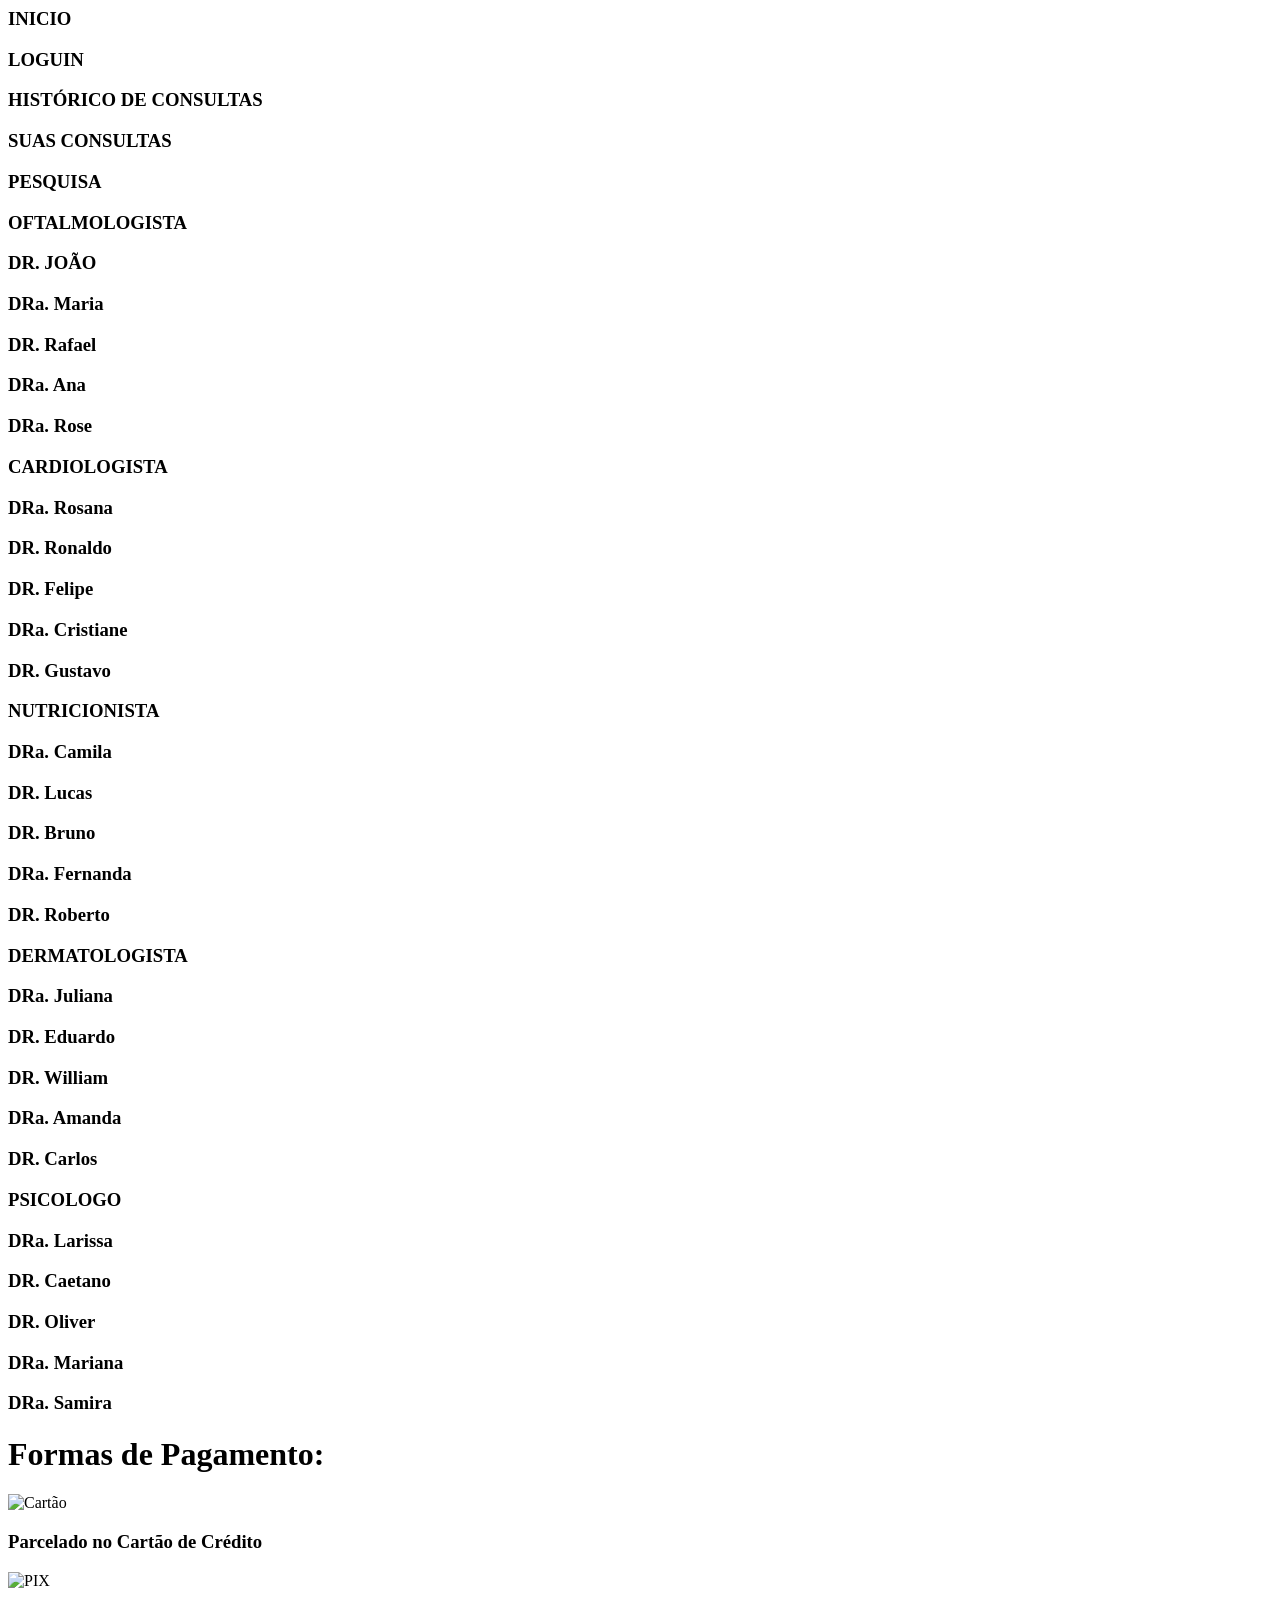
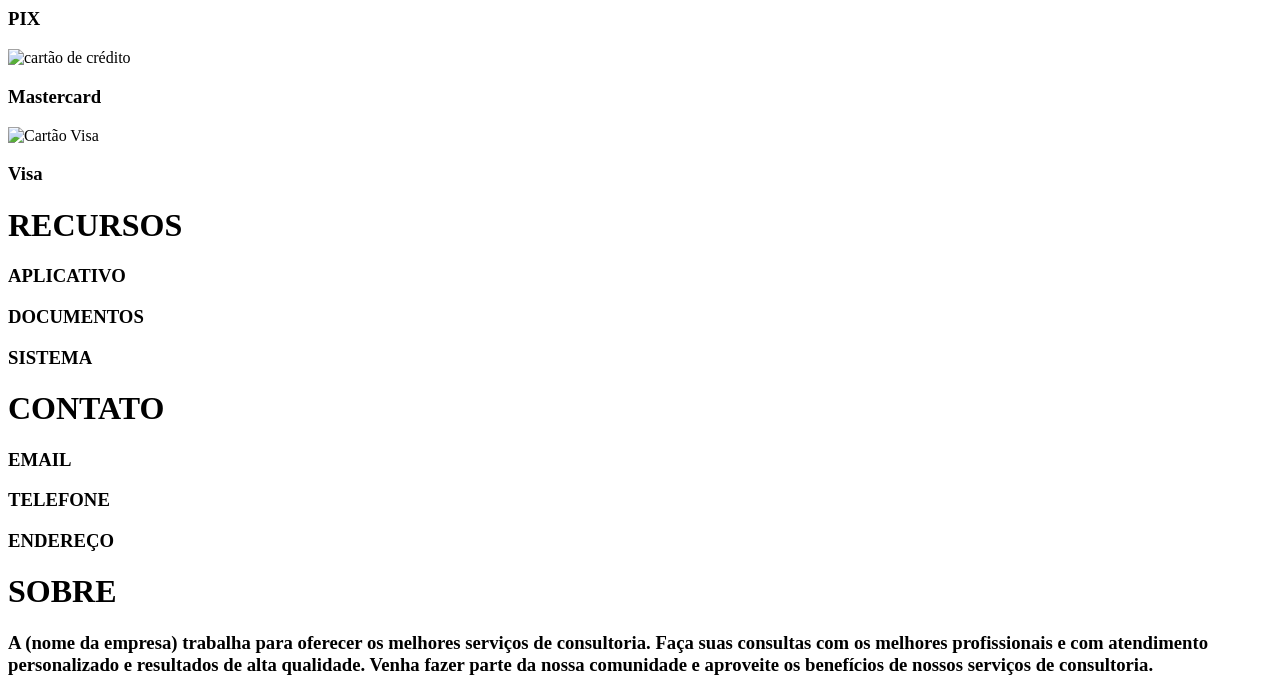
==== index.html @ 2ae11a6c "Add files via upload" ====
<html>

<head>
    <link rel="stylesheet" href="css/style.css">
    <script src="js/script.js"></script>

</head>

<body>

    <div class="Home">
        <div class="inicio">
            <h3>INICIO</h3>
        </div>

        <div class="login">
            <h3>LOGUIN</h3>
        </div>

        <div class="historico">
            <h3>HISTÓRICO DE CONSULTAS</h3>
        </div>

        <div class="consultas">
            <h3>SUAS CONSULTAS</h3>
        </div>
        
        <div class="pesquisa">
            <h3>PESQUISA</h3>
        </div>

    </div>

    <div class="exames">

        <div class="exame1">
            
            <div class="Oftalmologista">
                <h3>OFTALMOLOGISTA</h3>
            </div>

            <div class="Dr1">
                <h3>DR. JOÃO</h3>
            </div>

            <div class="Dr2">
                <h3>DRa. Maria</h3>
            </div>

            <div class="Dr3">
                <h3>DR. Rafael</h3>
            </div>

            <div class="Dr4">
                <h3>DRa. Ana</h3>
            </div>

            <div class="Dr5">
                <h3>DRa. Rose</h3>
            </div>

        </div>

        <div class="exame2">
            
            <div class="cardiologista">
                <h3>CARDIOLOGISTA</h3>
            </div>

            <div class="Dr6">
                <h3>DRa. Rosana</h3>
            </div>

            <div class="Dr7">
                <h3>DR. Ronaldo</h3>
            </div>

            <div class="Dr8">
                <h3>DR. Felipe</h3>
            </div>

            <div class="Dr9">
                <h3>DRa. Cristiane</h3>
            </div>

            <div class="Dr10">
                <h3>DR. Gustavo</h3>
            </div>

        </div>

        <div class="exame3">
            
            <div class="Nutricionista">
                <h3>NUTRICIONISTA</h3>
            </div>

            <div class="Dr11">
                <h3>DRa. Camila</h3>
            </div>

            <div class="Dr12">
                <h3>DR. Lucas</h3>
            </div>

            <div class="Dr13">
                <h3>DR. Bruno</h3>
            </div>

            <div class="Dr14">
                <h3>DRa. Fernanda</h3>
            </div>

            <div class="Dr15">
                <h3>DR. Roberto</h3>
            </div>

        </div>

         <div class="exame4">
            
            <div class="Dermatologista">
                <h3>DERMATOLOGISTA</h3>
            </div>

            <div class="Dr16">
                <h3>DRa. Juliana</h3>
            </div>

            <div class="Dr17">
                <h3>DR. Eduardo</h3>
            </div>

            <div class="Dr18">
                <h3>DR. William</h3>
            </div>

            <div class="Dr19">
                <h3>DRa. Amanda</h3>
            </div>

            <div class="Dr20">
                <h3>DR. Carlos</h3>
            </div>

        </div>

         <div class="exame5">
            
            <div class="Psicólogo">
                <h3>PSICOLOGO</h3>
            </div>

            <div class="Dr21">
                <h3>DRa. Larissa</h3>
            </div>

            <div class="Dr22">
                <h3>DR. Caetano</h3>
            </div>

            <div class="Dr23">
                <h3>DR. Oliver</h3>
            </div>

            <div class="Dr24">
                <h3>DRa. Mariana</h3>
            </div>

            <div class="Dr25">
                <h3>DRa. Samira</h3>
            </div>

        </div>

    </div>

    <div class="footer">

        <div class="pagamento">

            <div class="forma">

                <h1> Formas de Pagamento:</h1>

                <div class="card">
                    <img src="https://cdn.iconscout.com/icon/premium/png-512-thumb/cartao-icon-svg-download-png-2363677.png?f=webp&w=512" alt="Cartão">
                </div>

                <div class="credito">
                    <h3>Parcelado no Cartão de Crédito</h3>
                </div>

                <div class="px">
                    <img src="https://cdn.iconscout.com/icon/free/png-512/free-fotos-icon-svg-download-png-14517713.png?f=webp&w=512" alt="PIX">
                </div>

                 <div class="pix"> 
                    <h3>PIX</h3>
                </div>

            </div>

            <div class="cartao"> 
                <img src="https://cdn.iconscout.com/icon/free/png-512/free-mastercard-logo-icon-svg-download-png-2944982.png?f=webp&w=512" alt="cartão de crédito">
            
                <div class="mastercard"> 
                    <h3>Mastercard</h3>
                </div>

            </div>

            <div class="visa"> 
                <img src="https://cdn.iconscout.com/icon/free/png-512/free-visa-icon-svg-download-png-226460.png?f=webp&w=512" alt="Cartão Visa">
            
                <div class="visa"> 
                    <h3>Visa</h3>
                </div>
            
            </div>

        </div>

        <div class="rescursos"> 

            <h1>RECURSOS</h1>

            <div class="aplicativo"> 
                <h3>APLICATIVO</h3>
            </div>

            <div class="documentos"> 
                <h3>DOCUMENTOS</h3>
            </div>

            <div class="sistema"> 
                <h3>SISTEMA</h3>
            </div>

        </div>

        <div class="contato"> 
    
                <h1>CONTATO</h1>
    
                <div class="email"> 
                    <h3>EMAIL</h3>
                </div>
    
                <div class="telefone"> 
                    <h3>TELEFONE</h3>
                </div>
    
                <div class="endereco"> 
                    <h3>ENDEREÇO</h3>
                </div>
        </div>

         <div class="sobre">
            <h1>SOBRE</h1>
            <div class="empresa"> 
                <h3>A (nome da empresa) trabalha para oferecer os melhores serviços de consultoria.
                    Faça suas consultas com os melhores profissionais e com atendimento personalizado e resultados de alta qualidade.
                    Venha fazer parte da nossa comunidade e aproveite os benefícios de nossos serviços de consultoria.
                </h3>
            </div>
        </div>

    </div>

</body>

</html>
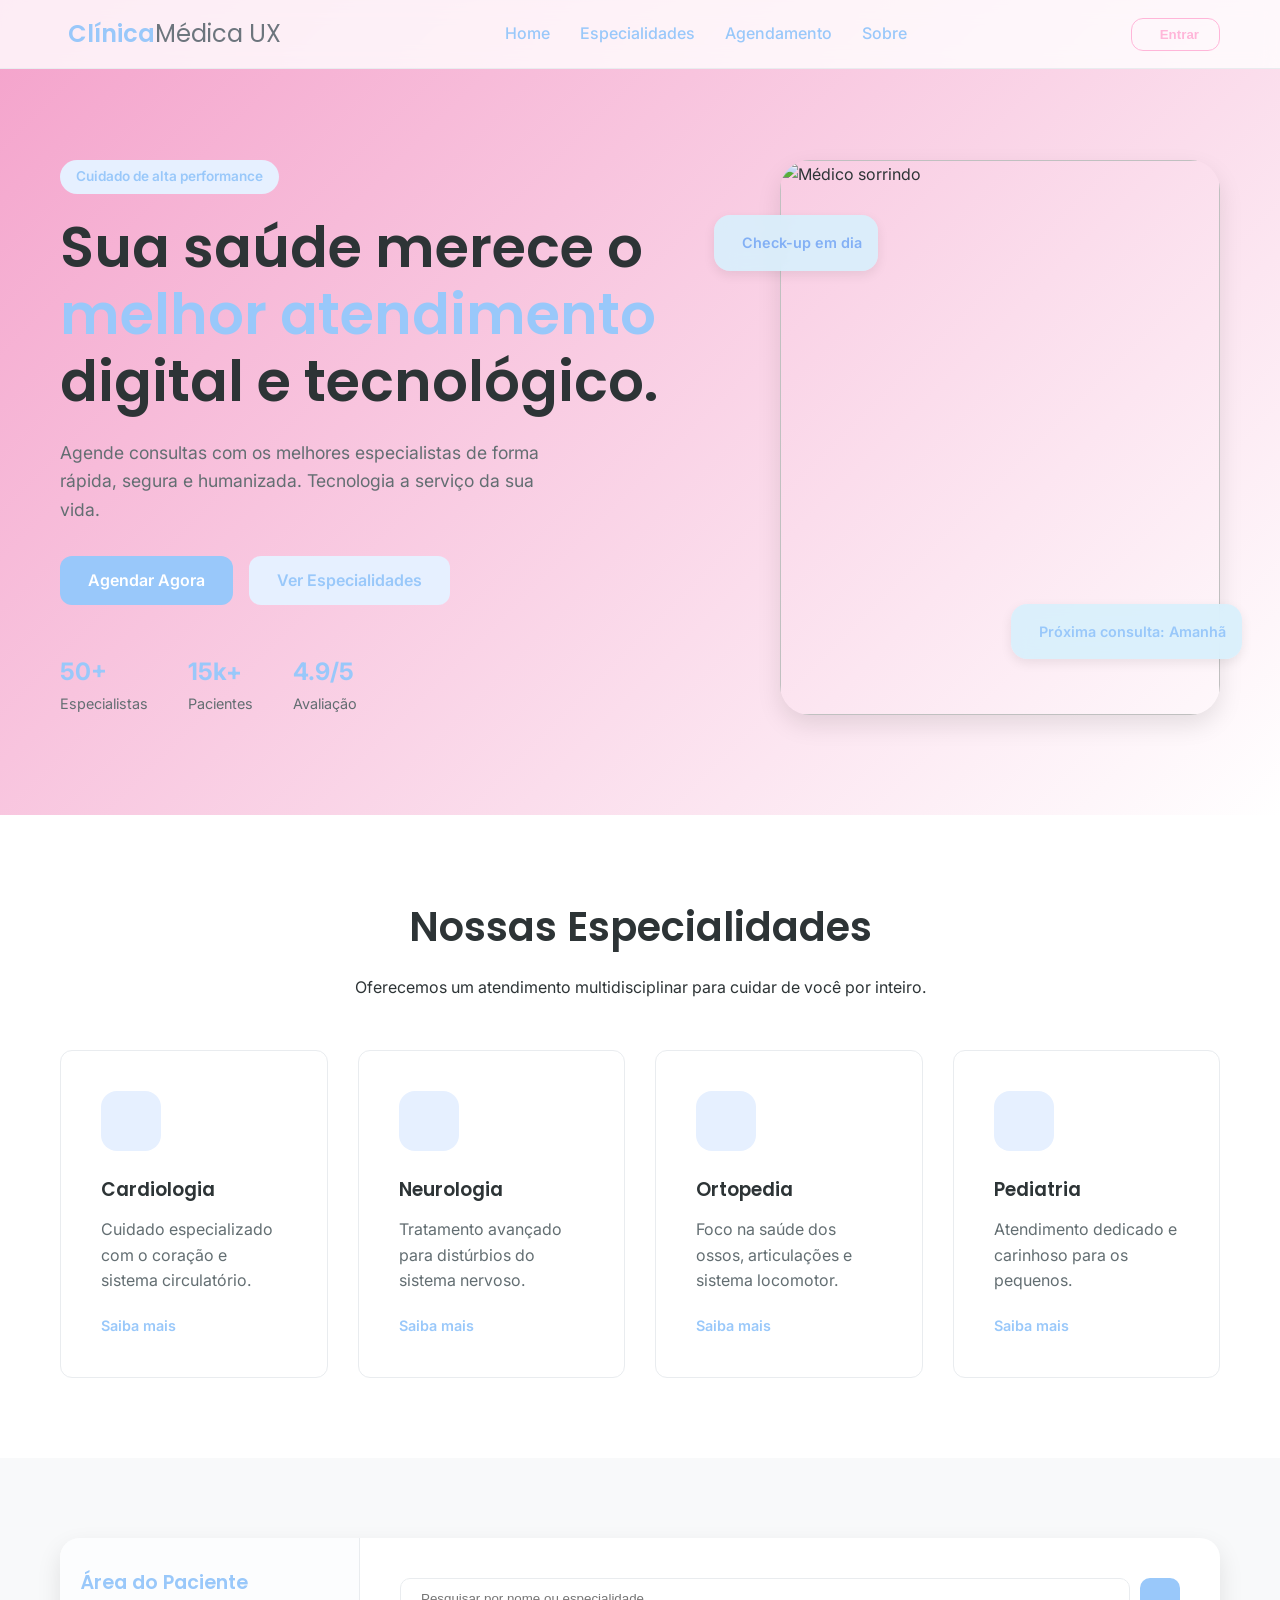
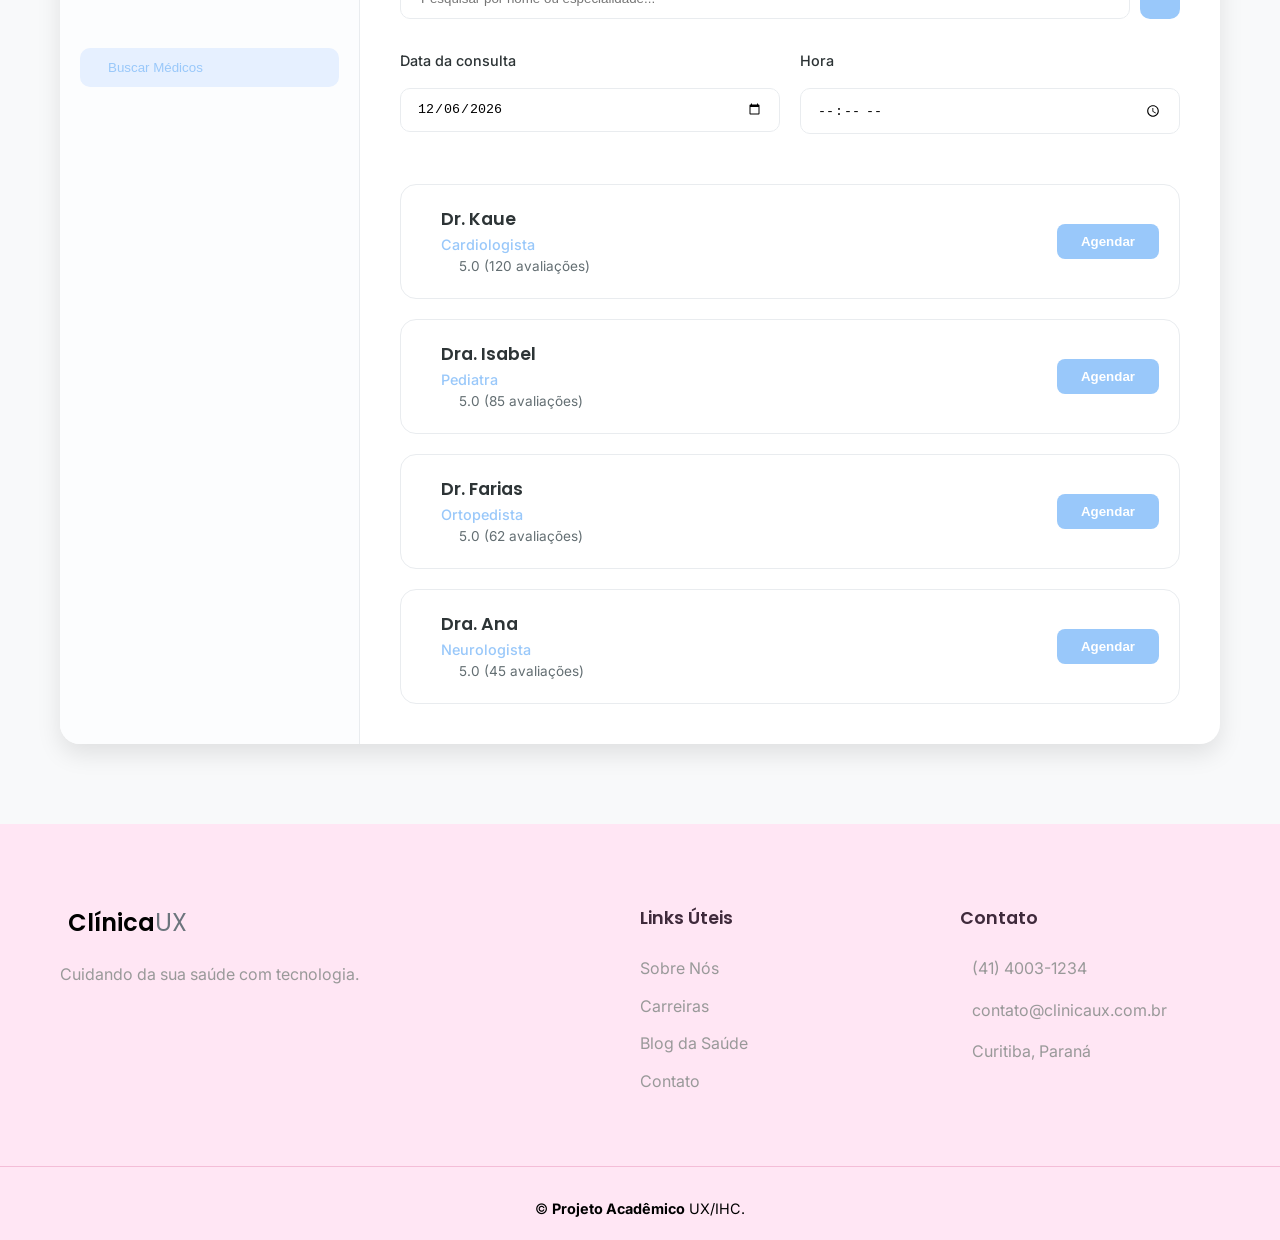
==== commit 0d6abd32: "Add files via upload" ====
--- a/index.html
+++ b/index.html
@@ -1,273 +1,296 @@
 <html>
-
 <head>
-    <link rel="stylesheet" href="css/style.css">
-    <script src="js/script.js"></script>
-
+    <meta charset="UTF-8">
+    <meta name="viewport" content="width=device-width, initial-scale=1.0">
+    <title>Clínica Médica UX</title>
+    <link rel="stylesheet" href="style.css">
+        <link href="https://fonts.googleapis.com/css2?family=Inter:wght@300;400;500;600;700&family=Poppins:wght@400;500;600;700&display=swap" rel="stylesheet">
+        <script src="https://unpkg.com/lucide@latest"></script>
 </head>
-
 <body>
-
-    <div class="Home">
-        <div class="inicio">
-            <h3>INICIO</h3>
-        </div>
-
-        <div class="login">
-            <h3>LOGUIN</h3>
-        </div>
-
-        <div class="historico">
-            <h3>HISTÓRICO DE CONSULTAS</h3>
-        </div>
-
-        <div class="consultas">
-            <h3>SUAS CONSULTAS</h3>
-        </div>
+   
+    <nav class="navbar">
+        <div class="container nav-content">
+            <div class="logo">
+                <i data-lucide="plus-square" class="logo-icon"></i>
+                <span>Clínica<span>Médica UX</span></span>
+            </div>
+            <ul class="nav-links">
+                <li><a href="#home" class="active">Home</a></li>
+                <li><a href="#especialidades">Especialidades</a></li>
+                <li><a href="dashboard.html">Agendamento</a></li>
+                <li><a href="about.html">Sobre</a></li>
+            </ul>
+            <div class="nav-actions">
+                <button class="btn-login" id="openLogin">
+                    <i data-lucide="user"></i>
+                    Entrar
+                </button>
+            </div>
+            <button class="mobile-menu-btn">
+                <i data-lucide="menu"></i>
+            </button>
+        </div>
+    </nav>
+    <main>
         
-        <div class="pesquisa">
-            <h3>PESQUISA</h3>
-        </div>
-
-    </div>
-
-    <div class="exames">
-
-        <div class="exame1">
-            
-            <div class="Oftalmologista">
-                <h3>OFTALMOLOGISTA</h3>
-            </div>
-
-            <div class="Dr1">
-                <h3>DR. JOÃO</h3>
-            </div>
-
-            <div class="Dr2">
-                <h3>DRa. Maria</h3>
-            </div>
-
-            <div class="Dr3">
-                <h3>DR. Rafael</h3>
-            </div>
-
-            <div class="Dr4">
-                <h3>DRa. Ana</h3>
-            </div>
-
-            <div class="Dr5">
-                <h3>DRa. Rose</h3>
-            </div>
-
-        </div>
-
-        <div class="exame2">
-            
-            <div class="cardiologista">
-                <h3>CARDIOLOGISTA</h3>
-            </div>
-
-            <div class="Dr6">
-                <h3>DRa. Rosana</h3>
-            </div>
-
-            <div class="Dr7">
-                <h3>DR. Ronaldo</h3>
-            </div>
-
-            <div class="Dr8">
-                <h3>DR. Felipe</h3>
-            </div>
-
-            <div class="Dr9">
-                <h3>DRa. Cristiane</h3>
-            </div>
-
-            <div class="Dr10">
-                <h3>DR. Gustavo</h3>
-            </div>
-
-        </div>
-
-        <div class="exame3">
-            
-            <div class="Nutricionista">
-                <h3>NUTRICIONISTA</h3>
-            </div>
-
-            <div class="Dr11">
-                <h3>DRa. Camila</h3>
-            </div>
-
-            <div class="Dr12">
-                <h3>DR. Lucas</h3>
-            </div>
-
-            <div class="Dr13">
-                <h3>DR. Bruno</h3>
-            </div>
-
-            <div class="Dr14">
-                <h3>DRa. Fernanda</h3>
-            </div>
-
-            <div class="Dr15">
-                <h3>DR. Roberto</h3>
-            </div>
-
-        </div>
-
-         <div class="exame4">
-            
-            <div class="Dermatologista">
-                <h3>DERMATOLOGISTA</h3>
-            </div>
-
-            <div class="Dr16">
-                <h3>DRa. Juliana</h3>
-            </div>
-
-            <div class="Dr17">
-                <h3>DR. Eduardo</h3>
-            </div>
-
-            <div class="Dr18">
-                <h3>DR. William</h3>
-            </div>
-
-            <div class="Dr19">
-                <h3>DRa. Amanda</h3>
-            </div>
-
-            <div class="Dr20">
-                <h3>DR. Carlos</h3>
-            </div>
-
-        </div>
-
-         <div class="exame5">
-            
-            <div class="Psicólogo">
-                <h3>PSICOLOGO</h3>
-            </div>
-
-            <div class="Dr21">
-                <h3>DRa. Larissa</h3>
-            </div>
-
-            <div class="Dr22">
-                <h3>DR. Caetano</h3>
-            </div>
-
-            <div class="Dr23">
-                <h3>DR. Oliver</h3>
-            </div>
-
-            <div class="Dr24">
-                <h3>DRa. Mariana</h3>
-            </div>
-
-            <div class="Dr25">
-                <h3>DRa. Samira</h3>
-            </div>
-
-        </div>
-
-    </div>
-
-    <div class="footer">
-
-        <div class="pagamento">
-
-            <div class="forma">
-
-                <h1> Formas de Pagamento:</h1>
-
-                <div class="card">
-                    <img src="https://cdn.iconscout.com/icon/premium/png-512-thumb/cartao-icon-svg-download-png-2363677.png?f=webp&w=512" alt="Cartão">
-                </div>
-
-                <div class="credito">
-                    <h3>Parcelado no Cartão de Crédito</h3>
-                </div>
-
-                <div class="px">
-                    <img src="https://cdn.iconscout.com/icon/free/png-512/free-fotos-icon-svg-download-png-14517713.png?f=webp&w=512" alt="PIX">
-                </div>
-
-                 <div class="pix"> 
-                    <h3>PIX</h3>
-                </div>
-
-            </div>
-
-            <div class="cartao"> 
-                <img src="https://cdn.iconscout.com/icon/free/png-512/free-mastercard-logo-icon-svg-download-png-2944982.png?f=webp&w=512" alt="cartão de crédito">
-            
-                <div class="mastercard"> 
-                    <h3>Mastercard</h3>
-                </div>
-
-            </div>
-
-            <div class="visa"> 
-                <img src="https://cdn.iconscout.com/icon/free/png-512/free-visa-icon-svg-download-png-226460.png?f=webp&w=512" alt="Cartão Visa">
-            
-                <div class="visa"> 
-                    <h3>Visa</h3>
-                </div>
-            
-            </div>
-
-        </div>
-
-        <div class="rescursos"> 
-
-            <h1>RECURSOS</h1>
-
-            <div class="aplicativo"> 
-                <h3>APLICATIVO</h3>
-            </div>
-
-            <div class="documentos"> 
-                <h3>DOCUMENTOS</h3>
-            </div>
-
-            <div class="sistema"> 
-                <h3>SISTEMA</h3>
-            </div>
-
-        </div>
-
-        <div class="contato"> 
+        <section id="home" class="hero">
+            <div class="container hero-grid">
+                <div class="hero-text">
+                    <span class="badge">Cuidado de alta performance</span>
+                    <h1>Sua saúde merece o <span>melhor atendimento</span> digital e tecnológico.</h1>
+                    <p>Agende consultas com os melhores especialistas de forma rápida, segura e humanizada. Tecnologia a serviço da sua vida.</p>
+                    <div class="hero-btns">
+                        <a href="#agendamento" class="btn-primary">Agendar Agora</a>
+                        <a href="#especialidades" class="btn-secondary">Ver Especialidades</a>
+                    </div>
+                    <div class="hero-stats">
+                        <div class="stat-item">
+                            <strong>50+</strong>
+                            <span>Especialistas</span>
+                        </div>
+                        <div class="stat-item">
+                            <strong>15k+</strong>
+                            <span>Pacientes</span>
+                        </div>
+                        <div class="stat-item">
+                            <strong>4.9/5</strong>
+                            <span>Avaliação</span>
+                        </div>
+                    </div>
+                </div>
+                <div class="hero-image">
+                    <div class="image-wrapper">
+                        <img src="https://images.unsplash.com/photo-1576091160550-2173dba999ef?auto=format&fit=crop&q=80&w=800" alt="Médico sorrindo">
+                        <div class="floating-card card-1">
+                            <i data-lucide="check-circle"></i>
+                            <span>Check-up em dia</span>
+                        </div>
+                        <div class="floating-card card-2">
+                            <i data-lucide="calendar"></i>
+                            <span>Próxima consulta: Amanhã</span>
+                        </div>
+                    </div>
+                </div>
+            </div>
+        </section>
+
+       
+       <section id="especialidades" class="section-padding">
+    <div class="container">
+        <div class="section-header">
+            <h2>Nossas Especialidades</h2>
+            <p>Oferecemos um atendimento multidisciplinar para cuidar de você por inteiro.</p>
+        </div>
+        <div class="specialties-grid">
+            <!-- 1. Cardiologia -->
+            <div class="specialty-card">
+                <div class="card-icon"><i data-lucide="heart"></i></div>
+                <h3>Cardiologia</h3>
+                <p>Cuidado especializado com o coração e sistema circulatório.</p>
+                <a href="cardiologia.html" class="learn-more">Saiba mais <i data-lucide="arrow-right"></i></a>
+            </div>
+
+            <!-- 2. Neurologia -->
+            <div class="specialty-card">
+                <div class="card-icon"><i data-lucide="brain"></i></div>
+                <h3>Neurologia</h3>
+                <p>Tratamento avançado para distúrbios do sistema nervoso.</p>
+                <a href="neurologia.html" class="learn-more">Saiba mais <i data-lucide="arrow-right"></i></a>
+            </div>
+
+            <!-- 3. Ortopedia -->
+            <div class="specialty-card">
+                <div class="card-icon"><i data-lucide="activity"></i></div>
+                <h3>Ortopedia</h3>
+                <p>Foco na saúde dos ossos, articulações e sistema locomotor.</p>
+                <a href="ortopedia.html" class="learn-more">Saiba mais <i data-lucide="arrow-right"></i></a>
+            </div>
+
+            <!-- 4. Pediatria -->
+            <div class="specialty-card">
+                <div class="card-icon"><i data-lucide="baby"></i></div>
+                <h3>Pediatria</h3>
+                <p>Atendimento dedicado e carinhoso para os pequenos.</p>
+                <a href="pediatria.html" class="learn-more">Saiba mais <i data-lucide="arrow-right"></i></a>
+            </div>
+
+        </div>
+    </div>
+</section>
+
+           <section id="agendamento" class="section-padding bg-light">
+            <div class="container">
+                <div class="booking-wrapper">
+                    <div class="booking-sidebar">
+                        <div class="sidebar-header">
+                            <h3>Área do Paciente</h3>
+                        </div>
+                        <div class="sidebar-menu">
+                            <button class="menu-item active" data-tab="search">
+                                <i data-lucide="search"></i> Buscar Médicos
+                            </button>
+                        </div>
+                    </div>
+                    <div class="booking-content">
+                        
+                        <div id="tab-search" class="tab-pane active">
+                            <div class="search-bar">
+                                <input type="text" placeholder="Pesquisar por nome ou especialidade...">
+                                <button class="btn-search"><i data-lucide="search"></i></button>
+                        </div>
+                        <div class="booking-form">
+                            <div class="form-group">
+                                <label for="appointmentDate">Data da consulta</label>
+                                <input type="date" id="appointmentDate">
+                            </div>
+                            <div class="form-group">
+                                <label for="appointmentTime">Hora</label>
+                                <input type="time" id="appointmentTime">
+                            </div>
+                        </div>
+                        <div class="doctor-list">
     
-                <h1>CONTATO</h1>
+    <div class="doctor-card">
+        <div class="doc-placeholder">
+            <i data-lucide="user"></i>
+        </div>
+        <div class="doc-info">
+            <h4>Dr. Kaue</h4>
+            <span>Cardiologista</span>
+            <p><i data-lucide="star"></i> 5.0 (120 avaliações)</p>
+        </div>
+        <button class="btn-book">Agendar</button>
+    </div>
+
+        <div class="doctor-card">
+        <div class="doc-placeholder">
+            <i data-lucide="user"></i>
+        </div>
+        <div class="doc-info">
+            <h4>Dra. Isabel</h4>
+            <span>Pediatra</span>
+            <p><i data-lucide="star"></i> 5.0 (85 avaliações)</p>
+        </div>
+        <button class="btn-book">Agendar</button>
+    </div>
+
+        <div class="doctor-card">
+        <div class="doc-placeholder">
+            <i data-lucide="user"></i>
+        </div>
+        <div class="doc-info">
+            <h4>Dr. Farias</h4>
+            <span>Ortopedista</span>
+            <p><i data-lucide="star"></i> 5.0 (62 avaliações)</p>
+        </div>
+        <button class="btn-book">Agendar</button>
+    </div>
+
+        <div class="doctor-card">
+        <div class="doc-placeholder">
+            <i data-lucide="user"></i>
+        </div>
+        <div class="doc-info">
+            <h4>Dra. Ana</h4>
+            <span>Neurologista</span>
+            <p><i data-lucide="star"></i> 5.0 (45 avaliações)</p>
+        </div>
+        <button class="btn-book">Agendar</button>
+    </div>
+</div>
+                        <div id="tab-scheduled" class="tab-pane">
+                            <h3>Próximas Consultas</h3>
+                            <div class="empty-state" id="emptyState">
+                                <i data-lucide="calendar-x"></i>
+                                <p>Você não possui consultas agendadas no momento.</p>
+                            </div>
+                            <div class="scheduled-list" id="scheduledList"></div>
+                        </div>
+                        
+                        <div id="tab-history" class="tab-pane">
+                            <h3>Histórico de Consultas</h3>
+                            <div class="history-list">
+                                <div class="history-item">
+                                    <div class="history-date">12 Mai 2026 - 14:30</div>
+                                    <div class="history-doc">Dr. Ricardo Silva (Cardiologia)</div>
+                                    <div class="history-status status-done">Concluída</div>
+                                </div>
+                                <div class="history-item">
+                                    <div class="history-date">05 Abr 2026 - 11:00</div>
+                                    <div class="history-doc">Dra. Ana Oliveira (Pediatria)</div>
+                                    <div class="history-status status-done">Concluída</div>
+                                </div>
+                            </div>
+                        </div>
+                    </div>
+                </div>
+            </div>
+        </section>
+
+
+    </main>
+
     
-                <div class="email"> 
-                    <h3>EMAIL</h3>
-                </div>
+    <footer class="footer">
+        <div class="container footer-grid">
+            <div class="footer-brand">
+                <div class="logo">
+                    <i data-lucide="plus-square" class="logo-icon"></i>
+                    <span>Clínica<span>UX</span></span>
+                </div>
+                <p>Cuidando da sua saúde com tecnologia.</p>
+            </div>
+            <div class="footer-links">
+                <h4>Links Úteis</h4>
+                <ul>
+                    <li><a href="about.html">Sobre Nós</a></li>
+                    <li><a href="#">Carreiras</a></li>
+                    <li><a href="blog.html">Blog da Saúde</a></li>
+                    <li><a href="#">Contato</a></li>
+                </ul>
+            </div>
+            <div class="footer-contact">
+                <h4>Contato</h4>
+                <p><i data-lucide="phone"></i> (41) 4003-1234</p>
+                <p><i data-lucide="mail"></i> contato@clinicaux.com.br</p>
+                <p><i data-lucide="map-pin"></i>Curitiba, Paraná</p>
+            </div>
+        </div>
+        <div class="footer-bottom">
+            <p>&copy; <span class="footer-academic">Projeto Acadêmico</span> UX/IHC.</p>
+        </div>
+    </footer>
+
     
-                <div class="telefone"> 
-                    <h3>TELEFONE</h3>
-                </div>
-    
-                <div class="endereco"> 
-                    <h3>ENDEREÇO</h3>
-                </div>
-        </div>
-
-         <div class="sobre">
-            <h1>SOBRE</h1>
-            <div class="empresa"> 
-                <h3>A (nome da empresa) trabalha para oferecer os melhores serviços de consultoria.
-                    Faça suas consultas com os melhores profissionais e com atendimento personalizado e resultados de alta qualidade.
-                    Venha fazer parte da nossa comunidade e aproveite os benefícios de nossos serviços de consultoria.
-                </h3>
-            </div>
-        </div>
-
-    </div>
-
+    <div id="loginModal" class="modal">
+        <div class="modal-content">
+            <span class="close">&times;</span>
+            <h2>Bem-vindo de volta</h2>
+            <p>Acesse sua conta para gerenciar suas consultas.</p>
+            <form id="loginForm">
+                <div class="form-group">
+                    <label>E-mail</label>
+                    <input type="email" placeholder="seu@email.com" required>
+                </div>
+                <div class="form-group">
+                    <label>Senha</label>
+                    <input type="password" placeholder="********" required>
+                </div>
+                <button type="submit" class="btn-primary w-full">Entrar</button>
+                <p class="form-footer">Não tem conta? <a href="signup.html">Cadastre-se</a></p>
+            </form>
+            <div id="loginSuccessMsg" class="login-success-message" style="display:none;">
+                <span class="login-success-text"></span>
+                <button id="loginSuccessOk" type="button" class="btn-ok">OK</button>
+            </div>
+        </div>
+    </div>
+
+    <script src="script.js"></script>
+    <script>
+        
+        lucide.createIcons();
+    </script>
 </body>
-
 </html>
--- a/style.css
+++ b/style.css
@@ -0,0 +1,915 @@
+:root {
+    --primary: #99c8fa;
+    --primary-light: #e6f0ff;
+    --secondary: #6c757d;
+    --accent: #83b0f5;
+    --white: #ffffff;
+    --light-gray: #f8f9fa;
+    --border-color: #e9ecef;
+    --text-main: #2d3436;
+    --text-muted: #636e72;
+    --shadow-sm: 0 2px 4px rgba(0, 0, 0, 0.05);
+    --shadow-md: 0 4px 12px rgba(0,0,0,0.08);
+    --shadow-lg: 0 10px 25px rgba(0,0,0,0.1);
+    --radius: 12px;
+    --transition: all 0.3s ease;
+}
+
+* {
+    margin: 0;
+    padding: 0;
+    box-sizing: border-box;
+}
+
+html {
+    scroll-behavior: smooth;
+}
+
+body {
+    font-family: 'Inter', sans-serif;
+    color: var(--text-main);
+    line-height: 1.6;
+    background-color: var(--white);
+    overflow-x: hidden;
+}
+
+h1, h2, h3, h4, .logo {
+    font-family: 'Poppins', sans-serif;
+    font-weight: 600;
+}
+
+ul {
+    list-style: none;
+}
+
+a {
+    text-decoration: none;
+    color: inherit;
+    transition: var(--transition);
+}
+
+.container {
+    max-width: 1200px;
+    margin: 0 auto;
+    padding: 0 20px;
+}
+
+.section-padding {
+    padding: 80px 0;
+}
+
+.bg-light {
+    background-color: var(--light-gray);
+}
+
+
+.btn-primary {
+    background-color: var(--primary);
+    color: var(--white);
+    padding: 12px 28px;
+    border-radius: var(--radius);
+    font-weight: 600;
+    border: none;
+    cursor: pointer;
+    display: inline-block;
+    transition: var(--transition);
+}
+
+.btn-primary:hover {
+    background-color: #d31eaf;
+    transform: translateY(-2px);
+    box-shadow: var(--shadow-md);
+}
+
+.btn-secondary {
+    background-color: var(--primary-light);
+    color: var(--primary);
+    padding: 12px 28px;
+    border-radius: var(--radius);
+    font-weight: 600;
+    border: none;
+    cursor: pointer;
+    display: inline-block;
+    transition: var(--transition);
+}
+
+.btn-secondary:hover {
+    background-color: #ffd0ef;
+}
+
+.navbar {
+    position: fixed;
+    top: 0;
+    left: 0;
+    width: 100%;
+    background: rgba(255, 255, 255, 0.8);
+    backdrop-filter: blur(10px);
+    z-index: 1000;
+    border-bottom: 1px solid var(--border-color);
+    padding: 15px 0;
+}
+
+.nav-content {
+    display: flex;
+    justify-content: space-between;
+    align-items: center;
+}
+
+.logo {
+    display: flex;
+    align-items: center;
+    font-size: 1.5rem;
+    color: var(--primary);
+}
+
+.logo-icon {
+    margin-right: 8px;
+    stroke-width: 2.5;
+}
+
+.logo span span {
+    color: var(--secondary);
+    font-weight: 400;
+}
+
+.nav-links {
+    display: flex;
+    gap: 30px;
+}
+
+.nav-links a {
+    font-weight: 500;
+    color: var(--primary);
+}
+
+.nav-links a:hover {
+    color: #FFB6D9;
+}
+
+.nav-links a.active {
+    color: var(--primary);
+}
+
+.btn-login {
+    display: flex;
+    align-items: center;
+    gap: 8px;
+    background: transparent;
+    border: 1px solid #FFB6D9;
+    color: #FFB6D9;
+    padding: 8px 20px;
+    border-radius: var(--radius);
+    font-weight: 600;
+    cursor: pointer;
+    transition: var(--transition);
+}
+
+.btn-login:hover {
+    background: #FFB6D9;
+    color: var(--white);
+}
+
+.mobile-menu-btn {
+    display: none;
+    background: none;
+    border: none;
+    cursor: pointer;
+}
+
+.hero {
+    padding: 160px 0 100px;
+    background: linear-gradient(135deg, #f4a2cb 0%, #ffffff 100%);
+}
+
+.hero-grid {
+    display: grid;
+    grid-template-columns: 1.2fr 0.8fr;
+    gap: 60px;
+    align-items: center;
+}
+
+.badge {
+    display: inline-block;
+    padding: 6px 16px;
+    background: var(--primary-light);
+    color: var(--primary);
+    border-radius: 50px;
+    font-size: 0.85rem;
+    font-weight: 600;
+    margin-bottom: 20px;
+}
+
+.hero-text h1 {
+    font-size: 3.5rem;
+    line-height: 1.2;
+    margin-bottom: 24px;
+}
+
+.hero-text h1 span {
+    color: var(--primary);
+}
+
+.hero-text p {
+    font-size: 1.1rem;
+    color: var(--text-muted);
+    margin-bottom: 32px;
+    max-width: 500px;
+}
+
+.hero-btns {
+    display: flex;
+    gap: 16px;
+    margin-bottom: 48px;
+}
+
+.hero-stats {
+    display: flex;
+    gap: 40px;
+}
+
+.stat-item strong {
+    display: block;
+    font-size: 1.5rem;
+    color: var(--primary);
+}
+
+.stat-item span {
+    font-size: 0.9rem;
+    color: var(--text-muted);
+}
+
+.hero-image .image-wrapper {
+    position: relative;
+}
+
+.hero-image img {
+    width: 100%;
+    border-radius: 30px;
+    box-shadow: var(--shadow-lg);
+}
+
+.floating-card {
+    position: absolute;
+    background: rgba(215, 240, 252, 0.9);
+    backdrop-filter: blur(10px);
+    padding: 16px;
+    border-radius: 16px;
+    box-shadow: var(--shadow-md);
+    display: flex;
+    align-items: center;
+    gap: 12px;
+    font-weight: 600;
+    font-size: 0.9rem;
+}
+
+.card-1 {
+    top: 10%;
+    left: -15%;
+    color: var(--accent);
+}
+
+.card-2 {
+    bottom: 10%;
+    right: -5%;
+    color: var(--primary);
+}
+
+.section-header {
+    text-align: center;
+    margin-bottom: 50px;
+}
+
+.section-header h2 {
+    font-size: 2.5rem;
+    margin-bottom: 16px;
+}
+
+#sobre .section-header h2 {
+    color: #FFB6D9;
+}
+
+#sobre .about-item h3 {
+    color: #FFB6D9;
+}
+
+#blog-page .section-header h2,
+#blog-page strong {
+    color: #FFB6D9;
+}
+
+#about-page .section-header h2,
+#about-page strong,
+#about-page .about-item h3 {
+    color: #FFB6D9;
+}
+
+.blog-article {
+    background: var(--white);
+    border: 1px solid var(--border-color);
+    border-radius: 16px;
+    padding: 24px;
+    margin-bottom: 24px;
+}
+
+.blog-article h4 {
+    margin-bottom: 14px;
+}
+
+.blog-article p {
+    margin-bottom: 14px;
+    line-height: 1.7;
+}
+
+.specialties-grid {
+    display: grid;
+    grid-template-columns: repeat(auto-fit, minmax(250px, 1fr));
+    gap: 30px;
+}
+
+.specialty-card {
+    background: var(--white);
+    padding: 40px;
+    border-radius: var(--radius);
+    border: 1px solid var(--border-color);
+    transition: var(--transition);
+}
+
+.specialty-card:hover {
+    transform: translateY(-10px);
+    box-shadow: var(--shadow-lg);
+    border-color: var(--primary-light);
+}
+
+.card-icon {
+    width: 60px;
+    height: 60px;
+    background: var(--primary-light);
+    color: var(--primary);
+    display: flex;
+    align-items: center;
+    justify-content: center;
+    border-radius: 16px;
+    margin-bottom: 24px;
+}
+
+.specialty-card h3 {
+    margin-bottom: 12px;
+}
+
+.specialty-card p {
+    color: var(--text-muted);
+    margin-bottom: 20px;
+}
+
+.learn-more {
+    display: flex;
+    align-items: center;
+    gap: 8px;
+    margin-top: 15px;
+    color: var(--primary);
+    text-decoration: none;
+    font-weight: 600;
+    font-size: 0.9rem;
+    transition: var(--transition);
+}
+
+.learn-more i {
+    width: 16px;
+    height: 16px;
+    transition: var(--transition);
+}
+
+.learn-more:hover {
+    color: #f19cb0;
+}
+
+.learn-more:hover i {
+    transform: translateX(5px);
+}
+
+.booking-wrapper {
+    display: grid;
+    grid-template-columns: 300px 1fr;
+    background: var(--white);
+    border-radius: 20px;
+    overflow: hidden;
+    box-shadow: var(--shadow-lg);
+    min-height: 500px;
+}
+
+.booking-sidebar {
+    background: #fcfdfe;
+    border-right: 1px solid var(--border-color);
+    padding: 30px 20px;
+}
+
+.sidebar-header h3 {
+    font-size: 1.2rem;
+    margin-bottom: 30px;
+    color: var(--primary);
+    height: 50px
+}
+
+.sidebar-menu {
+    display: flex;
+    flex-direction: column;
+    gap: 10px;
+}
+
+.menu-item {
+    display: flex;
+    align-items: center;
+    gap: 12px;
+    padding: 12px 16px;
+    border: none;
+    background: none;
+    border-radius: 10px;
+    font-weight: 500;
+    color: var(--text-muted);
+    cursor: pointer;
+    text-align: left;
+    transition: var(--transition);
+}
+
+.menu-item:hover, .menu-item.active {
+    background: var(--primary-light);
+    color: var(--primary);
+}
+
+.booking-content {
+    padding: 40px;
+}
+
+.tab-pane {
+    display: none;
+}
+
+.tab-pane.active {
+    display: block;
+    animation: fadeIn 0.5s ease;
+}
+
+@keyframes fadeIn {
+    from { opacity: 0; transform: translateY(10px); }
+    to { opacity: 1; transform: translateY(0); }
+}
+
+.search-bar {
+    display: flex;
+    gap: 10px;
+    margin-bottom: 30px;
+}
+
+.search-bar input {
+    flex: 1;
+    padding: 12px 20px;
+    border: 1px solid var(--border-color);
+    border-radius: 10px;
+    outline: none;
+}
+
+.search-bar input:focus {
+    border-color: var(--primary);
+}
+
+.booking-form {
+    display: grid;
+    grid-template-columns: 1fr 1fr;
+    gap: 20px;
+    margin-bottom: 30px;
+}
+
+.form-group {
+    display: flex;
+    flex-direction: column;
+    gap: 8px;
+}
+
+.form-group label {
+    font-weight: 600;
+    color: var(--text-main);
+}
+
+.booking-form input {
+    padding: 12px 16px;
+    border: 1px solid var(--border-color);
+    border-radius: 12px;
+    outline: none;
+}
+
+.booking-form input:focus {
+    border-color: var(--primary);
+}
+
+.btn-search {
+    background: var(--primary);
+    color: var(--white);
+    border: none;
+    padding: 0 20px;
+    border-radius: 10px;
+    cursor: pointer;
+}
+
+.doctor-list {
+    display: flex;
+    flex-direction: column;
+    gap: 20px;
+}
+
+.doctor-card {
+    display: flex;
+    align-items: center;
+    gap: 20px;
+    padding: 20px;
+    border: 1px solid var(--border-color);
+    border-radius: 16px;
+    transition: var(--transition);
+}
+
+.doctor-card:hover {
+    border-color: var(--primary);
+    background: #ffe6f4;
+}
+
+.doctor-card img {
+    width: 80px;
+    height: 80px;
+    border-radius: 50%;
+    object-fit: cover;
+}
+
+.doc-info {
+    flex: 1;
+}
+
+.doc-info h4 {
+    font-size: 1.1rem;
+}
+
+.doc-info span {
+    color: var(--primary);
+    font-size: 0.9rem;
+    font-weight: 500;
+}
+
+.doc-info p {
+    font-size: 0.85rem;
+    color: var(--text-muted);
+    display: flex;
+    align-items: center;
+    gap: 4px;
+}
+
+.doc-info p i {
+    color: #f1c40f;
+    width: 14px;
+}
+
+.btn-book {
+    padding: 10px 24px;
+    background: var(--primary);
+    color: var(--white);
+    border: none;
+    border-radius: 8px;
+    font-weight: 600;
+    cursor: pointer;
+}
+
+.appointment-card {
+    padding: 20px;
+    border: 1px solid var(--border-color);
+    border-radius: 16px;
+    background: var(--white);
+    display: grid;
+    gap: 10px;
+}
+
+.appointment-card h4 {
+    margin-bottom: 4px;
+}
+
+.appointment-card span {
+    color: var(--primary);
+    font-size: 0.95rem;
+    font-weight: 600;
+}
+
+.empty-state {
+    text-align: center;
+    padding: 60px 0;
+    color: var(--text-muted);
+}
+
+.empty-state i {
+    width: 60px;
+    height: 60px;
+    margin-bottom: 20px;
+    opacity: 0.3;
+}
+
+.history-list {
+    display: flex;
+    flex-direction: column;
+    gap: 15px;
+}
+
+.history-item {
+    display: flex;
+    justify-content: space-between;
+    align-items: center;
+    padding: 16px;
+    background: var(--light-gray);
+    border-radius: 12px;
+}
+
+.history-status {
+    font-size: 0.8rem;
+    font-weight: 600;
+    padding: 4px 12px;
+    border-radius: 50px;
+}
+
+.status-done {
+    background: #d1fae5;
+    color: #065f46;
+}
+
+.footer {
+    background: #ffe6f4;
+    color: #3f2a3b;
+    padding: 80px 0 20px;
+}
+
+.footer-grid {
+    display: grid;
+    grid-template-columns: 2fr 1fr 1fr;
+    gap: 60px;
+    margin-bottom: 60px;
+}
+
+.footer-brand .logo {
+    color: #000000;
+    margin-bottom: 20px;
+}
+
+.footer-brand p {
+    color: #999;
+    max-width: 300px;
+}
+
+.footer h4 {
+    margin-bottom: 24px;
+    font-size: 1.1rem;
+}
+
+.footer-links ul li {
+    margin-bottom: 12px;
+}
+
+.footer-links ul li a {
+    color: #999;
+}
+
+.footer-links ul li a:hover {
+    color: var(--white);
+    padding-left: 5px;
+}
+
+.footer-contact p {
+    display: flex;
+    align-items: center;
+    gap: 12px;
+    color: #999;
+    margin-bottom: 16px;
+}
+
+.footer-bottom {
+    text-align: center;
+    padding-top: 30px;
+    border-top: 1px solid #f4bdd7;
+    color: #000000;
+    font-size: 0.9rem;
+    background: #ffe6f4;
+}
+
+.footer-bottom .footer-academic {
+    color: #000000;
+    font-weight: 700;
+}
+
+.modal {
+    display: none;
+    position: fixed;
+    z-index: 2000;
+    left: 0;
+    top: 0;
+    width: 100%;
+    height: 100%;
+    background-color: rgb(251, 175, 218);
+    backdrop-filter: blur(5px);
+}
+
+.modal-content {
+    background-color: var(--white);
+    margin: 10% auto;
+    padding: 40px;
+    width: 100%;
+    max-width: 450px;
+    border-radius: 24px;
+    position: relative;
+    box-shadow: var(--shadow-lg);
+    animation: modalSlide 0.4s ease;
+}
+
+@keyframes modalSlide {
+    from { transform: translateY(-50px); opacity: 0; }
+    to { transform: translateY(0); opacity: 1; }
+}
+
+.close {
+    position: absolute;
+    right: 25px;
+    top: 20px;
+    font-size: 28px;
+    cursor: pointer;
+    color: var(--text-muted);
+}
+
+.modal h2 {
+    margin-bottom: 8px;
+}
+
+.modal p {
+    color: var(--text-muted);
+    margin-bottom: 30px;
+}
+
+.form-group {
+    margin-bottom: 20px;
+}
+
+.form-group label {
+    display: block;
+    margin-bottom: 8px;
+    font-weight: 500;
+    font-size: 0.9rem;
+}
+
+.form-group input {
+    width: 100%;
+    padding: 12px 16px;
+    border: 1px solid var(--border-color);
+    border-radius: 10px;
+    outline: none;
+}
+
+.w-full {
+    width: 100%;
+}
+
+.form-footer {
+    text-align: center;
+    margin-top: 20px;
+    font-size: 0.9rem;
+}
+
+.auth-section {
+    padding: 120px 0;
+    background: var(--light-gray);
+}
+
+.auth-card {
+    max-width: 560px;
+    margin: 0 auto;
+    background: var(--white);
+    border-radius: 30px;
+    padding: 40px;
+    box-shadow: var(--shadow-lg);
+}
+
+.auth-card .section-header h2 {
+    color: var(--primary);
+}
+
+.auth-card .section-header p {
+    color: var(--text-muted);
+    max-width: 520px;
+    margin: 0 auto 28px;
+}
+
+.auth-form .form-group input {
+    background: #fdfbff;
+}
+
+.auth-form .btn-primary {
+    width: 100%;
+}
+
+.auth-form .form-footer {
+    margin-top: 22px;
+}
+
+.auth-form .form-footer a {
+    color: var(--primary);
+}
+
+.login-success-message {
+    display: none;
+    background: #ffe6f3;
+    color: #33132b;
+    border: 1px solid #ffb6d9;
+    border-radius: 16px;
+    padding: 16px;
+    margin-top: 18px;
+    text-align: center;
+    font-weight: 600;
+    display: grid;
+    gap: 14px;
+    align-items: center;
+    justify-items: center;
+}
+
+.login-success-text {
+    display: block;
+    font-size: 0.95rem;
+}
+
+.btn-ok {
+    background: #ff82c8;
+    color: #ffffff;
+    border: none;
+    border-radius: 999px;
+    padding: 10px 28px;
+    cursor: pointer;
+    font-weight: 700;
+    transition: var(--transition);
+}
+
+.btn-ok:hover {
+    background: #ff5aa8;
+}
+
+.form-footer a {
+    color: var(--primary);
+    font-weight: 600;
+}
+
+
+@media (max-width: 992px) {
+    .hero-grid {
+        grid-template-columns: 1fr;
+        text-align: center;
+    }
+    .hero-text h1 { font-size: 2.8rem; }
+    .hero-text p { margin: 0 auto 32px; }
+    .hero-btns { justify-content: center; }
+    .hero-stats { justify-content: center; }
+    .hero-image { display: none; }
+    .booking-wrapper { grid-template-columns: 1fr; }
+    .footer-grid { grid-template-columns: 1fr; gap: 40px; }
+}
+
+@media (max-width: 768px) {
+    .nav-links { display: none; }
+    .mobile-menu-btn { display: block; }
+    .section-padding { padding: 60px 0; }
+    .hero-text h1 { font-size: 2.2rem; }
+
+   .doctor-card {
+    display: flex;
+    align-items: center;
+    gap: 20px;
+    padding: 20px;
+    border: 1px solid var(--border-color);
+    border-radius: 16px;
+    background: var(--white);
+    transition: var(--transition);
+}
+
+.doc-placeholder {
+    width: 70px; 
+    height: 70px; 
+    min-width: 70px; 
+    border-radius: 50%;
+    background: var(--primary-light);
+    color: var(--primary);
+    display: flex;
+    align-items: center;
+    justify-content: center;
+}
+
+.doc-placeholder i {
+    width: 28px;
+    height: 28px;
+}
+
+.doc-info {
+    flex: 1;
+}
+
+.doc-info h4 {
+    font-size: 1.1rem;
+    margin-bottom: 4px;
+}
+
+}
